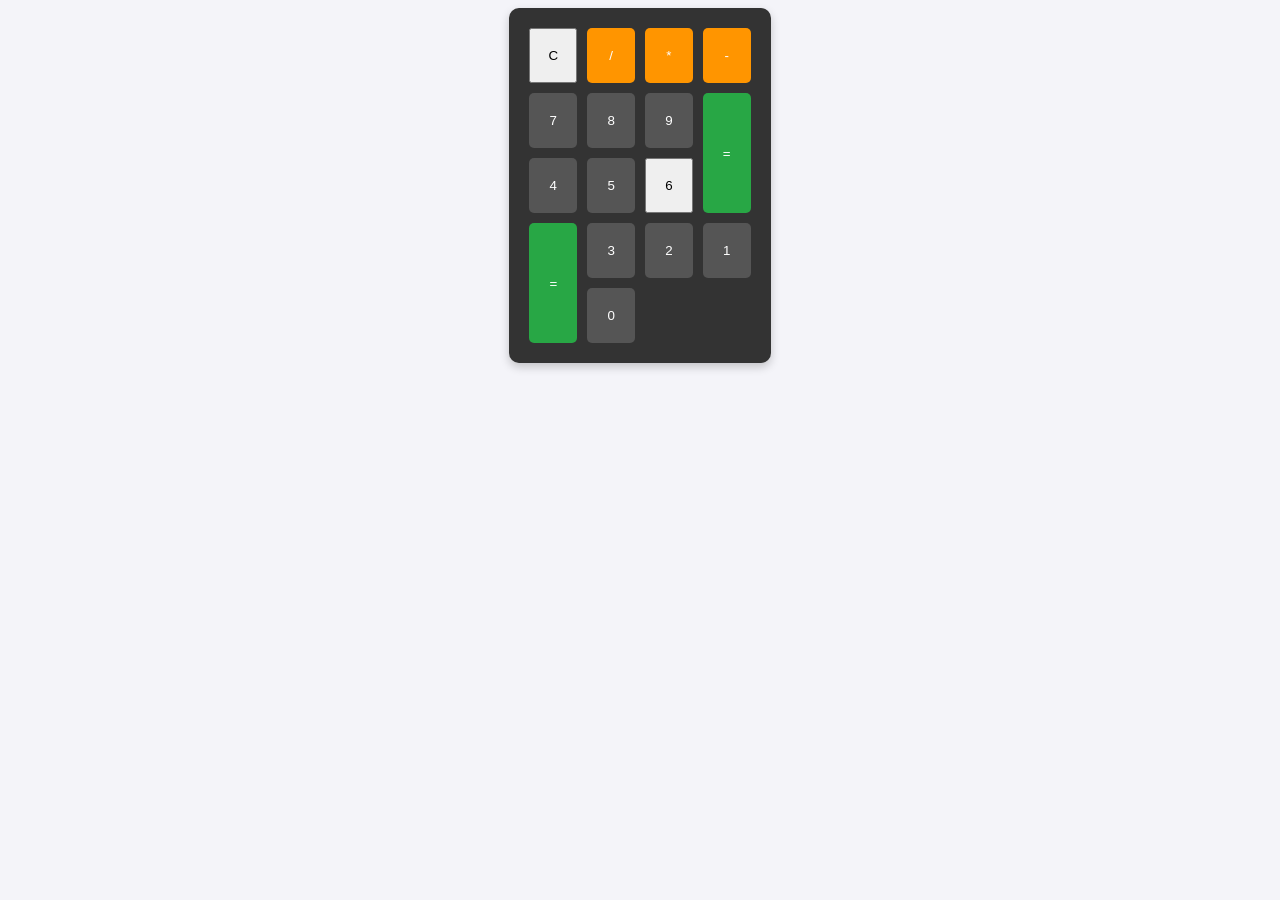
==== calculator/index.html @ d61908f9 "Saving my Cutie Calcee work till now on Github" ====
<!DOCTYPE html>
<html lang="en">
    <head>
        <meta charset=""UTF-8">
        <meta name=""viewport" content="width=device-width, initial-scale=1.0">
        <title>CutieCalce</title>
        <!-- THis links my css file-->
         <link rel="stylesheet" href="style.css">
    </head>
    <body>
        <div class="calculator">
            <div class="buttons">
                <!-- Row 1-->
                 <button class=""btn clear">C</button>
                 <button class="btn operator">/</button>
                 <button class="btn operator">*</button>
                 <button class="btn operator">-</button>

                 <!--Row 2-->
                 <button class="btn">7</button>
                 <button class="btn">8</button>
                 <button class="btn">9</button>
                 <button class="btn equals">=</button>

                 <!--Row 3-->
                 <button class="btn">4</button>
                 <button class="btn">5</button>
                 <button class=""btn>6</button>
                 <button class="btn equals">=</button>

                 <!--Row 4-->
                 <button class="btn">3</button>
                 <button class="btn">2</button>
                 <button class="btn">1</button>
                 <button class="btn">0</button>
            </div>
            </div>
    </body>
</html>
---- calculator/style.css ----
/* Put everything in the center of the screen */
body {
    display: flex;
    justify-content: center;
    align-items: center;
    height: 100 vh;
    background-color: #f4f4f9;
    font-family: Arial, sans-serif;
}

/* The calculator box */
.calculator {
    background-color: #333;
    padding: 20px;
    border-radius: 10px;
    box-shadow: 0px 4px 10px rgba(0, 0, 0, 0.2);
}

/* The display screen */
#display {
    width: 100%;
    height: 60px;
    font-size: 24px;
    text-align: right;
    margin-bottom: 15px;
    border: none;
    border-radius: 5px;
    padding: 5px;
    box-sizing: border-box;
    background-color: #222;
    color: #00ff00;
}

/* The grid for the buttons */
.buttons {
    display: grid;
    grid-template-columns: repeat(4, 1fr);
    gap: 10px;
}

/* Base style for All buttons */
.btn {
    padding: 20px;
    border: none;
    border-radius: 5px;
    cursor: pointer;
    background-color: #555;
    color: white;
}

/* Change color when hovering over a button */
.btn:hover {
    background-color: #777;
}

/* Special colors for operators and actions */
.operator{
    background-color: #ff9500;
}
.operator:hover {
    background-color:#ffaa33;
}
.equals {
    background-color: #28a745;
    grid-row: span 2;
}

.clear {
    background-color: #dc3545;
}
.clear:hover {
    background-color: #e85d6a;
}
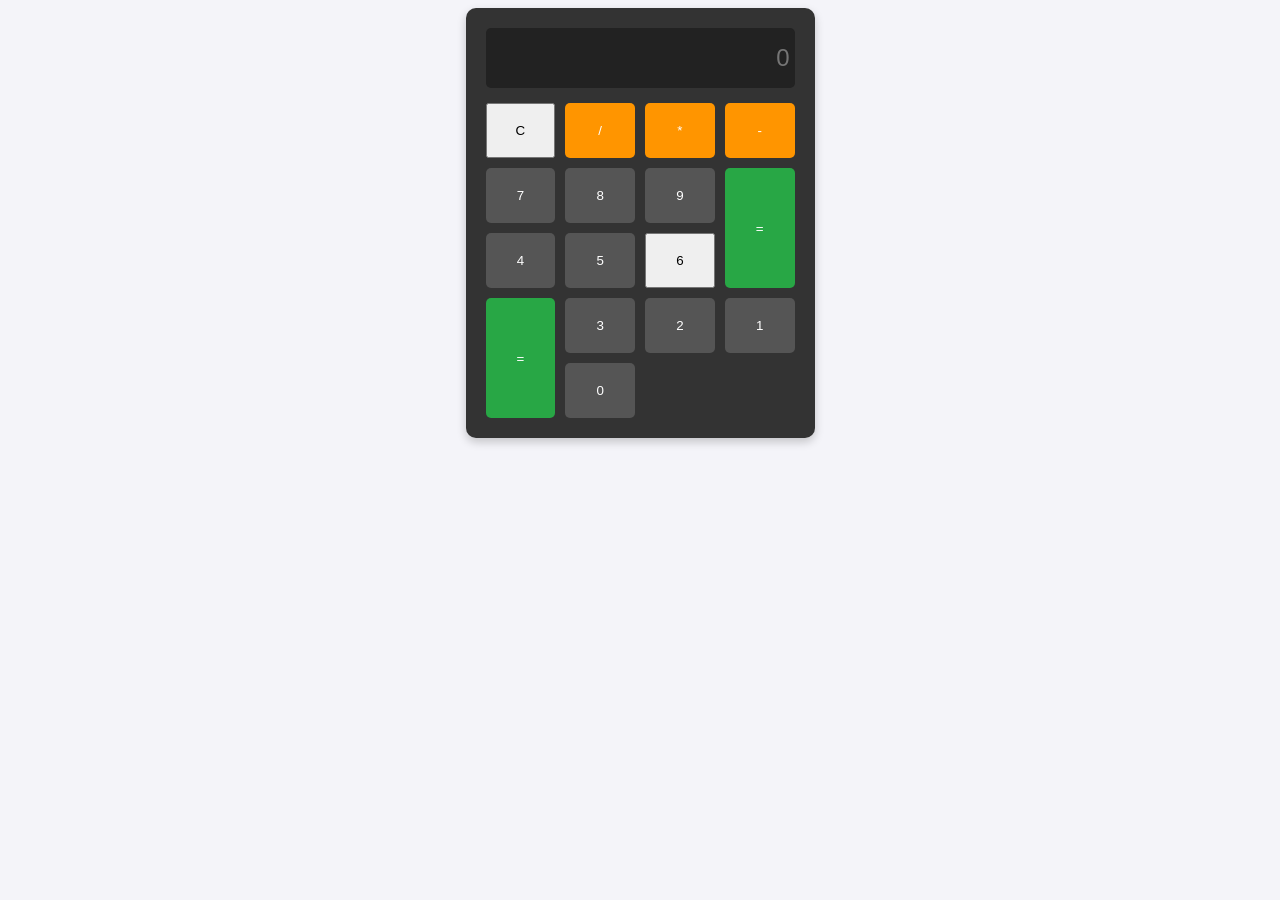
==== commit d8465c87: "add the display" ====
--- a/calculator/index.html
+++ b/calculator/index.html
@@ -9,6 +9,8 @@
     </head>
     <body>
         <div class="calculator">
+            <input type="text" id="display" disabled placeholder="0">
+
             <div class="buttons">
                 <!-- Row 1-->
                  <button class=""btn clear">C</button>
@@ -35,5 +37,6 @@
                  <button class="btn">0</button>
             </div>
             </div>
+            <script src="script.js"></script>
     </body>
 </html>
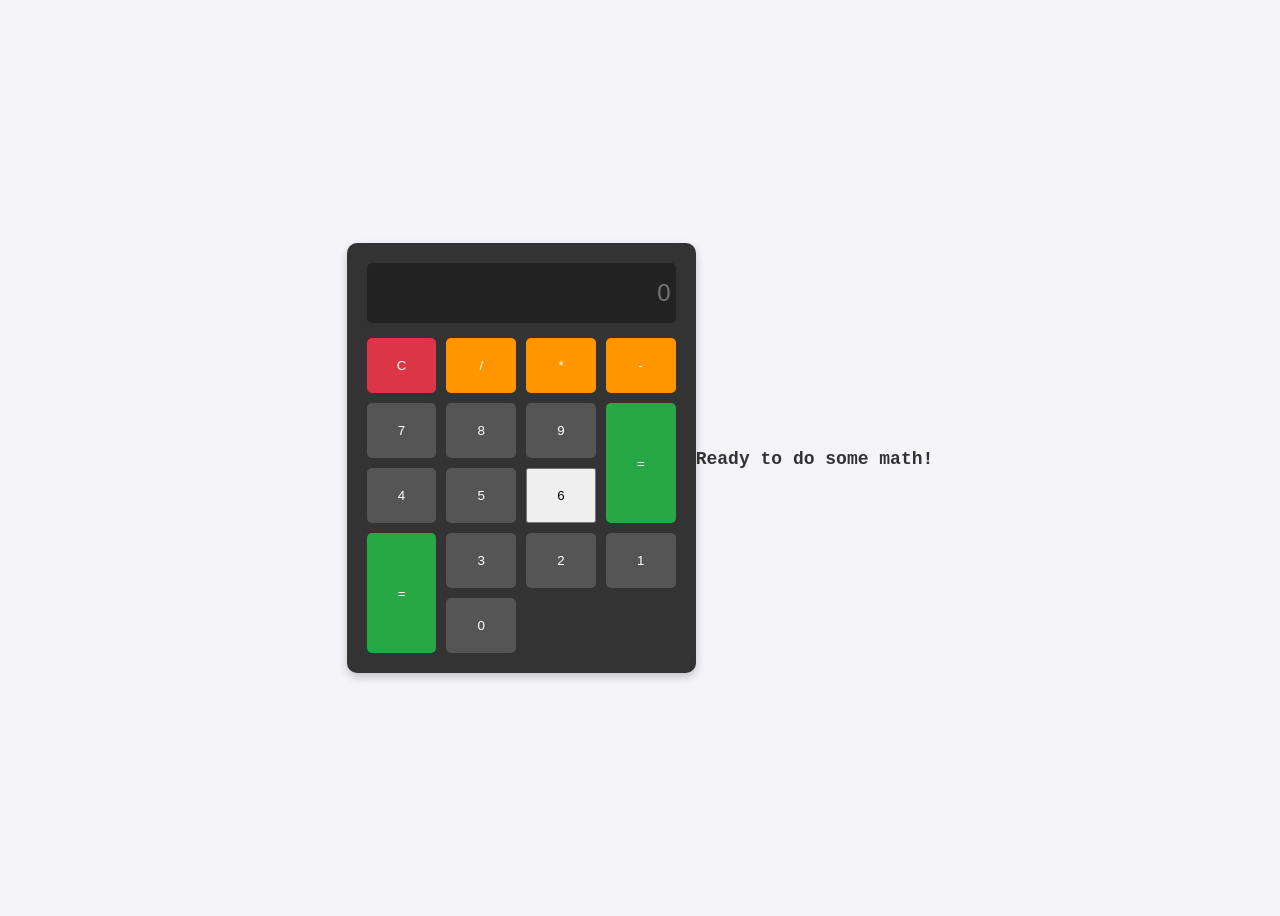
==== commit 97205287: "changing script file" ====
--- a/calculator/index.html
+++ b/calculator/index.html
@@ -1,8 +1,8 @@
 <!DOCTYPE html>
 <html lang="en">
     <head>
-        <meta charset=""UTF-8">
-        <meta name=""viewport" content="width=device-width, initial-scale=1.0">
+        <meta charset="UTF-8">
+        <meta name="viewport" content="width=device-width, initial-scale=1.0">
         <title>CutieCalce</title>
         <!-- THis links my css file-->
          <link rel="stylesheet" href="style.css">
@@ -13,7 +13,7 @@
 
             <div class="buttons">
                 <!-- Row 1-->
-                 <button class=""btn clear">C</button>
+                 <button class="btn clear">C</button>
                  <button class="btn operator">/</button>
                  <button class="btn operator">*</button>
                  <button class="btn operator">-</button>
@@ -37,6 +37,10 @@
                  <button class="btn">0</button>
             </div>
             </div>
+
+            <!--The calculator's "voice"-->
+            <p id="status-message" style="margin-top: 20px; font-family: 'Courier New', monoscope; font-size: 18px; color: #333; text-align:center; font-weight: bold;">Ready to do some math!</p>
+            
             <script src="script.js"></script>
     </body>
 </html>
--- a/calculator/style.css
+++ b/calculator/style.css
@@ -3,7 +3,7 @@
     display: flex;
     justify-content: center;
     align-items: center;
-    height: 100 vh;
+    height: 100vh;
     background-color: #f4f4f9;
     font-family: Arial, sans-serif;
 }
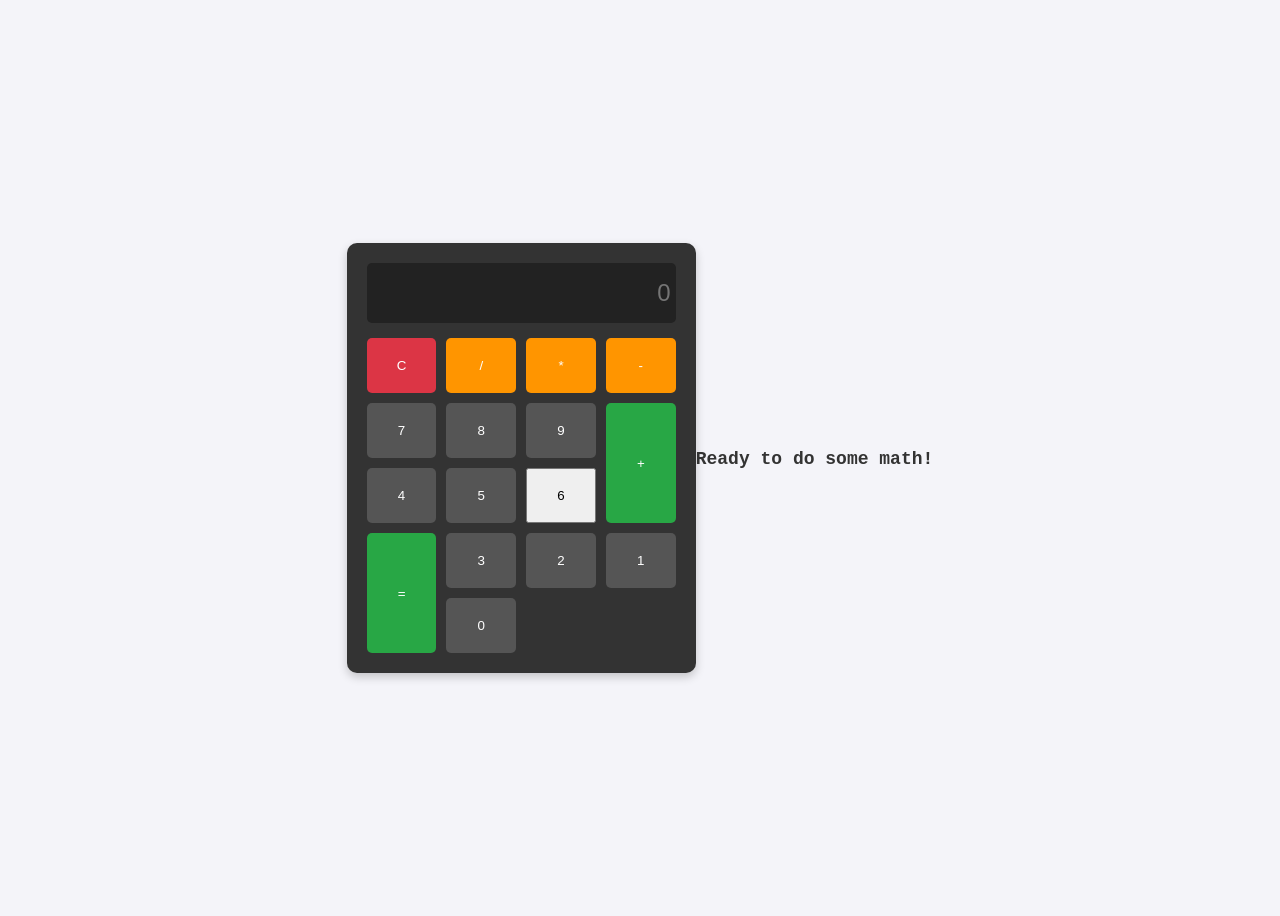
==== commit a8296cee: "added mathematical logic" ====
--- a/calculator/index.html
+++ b/calculator/index.html
@@ -22,7 +22,7 @@
                  <button class="btn">7</button>
                  <button class="btn">8</button>
                  <button class="btn">9</button>
-                 <button class="btn equals">=</button>
+                 <button class="btn equals">+</button>
 
                  <!--Row 3-->
                  <button class="btn">4</button>
@@ -40,7 +40,7 @@
 
             <!--The calculator's "voice"-->
             <p id="status-message" style="margin-top: 20px; font-family: 'Courier New', monoscope; font-size: 18px; color: #333; text-align:center; font-weight: bold;">Ready to do some math!</p>
-            
+
             <script src="script.js"></script>
     </body>
 </html>
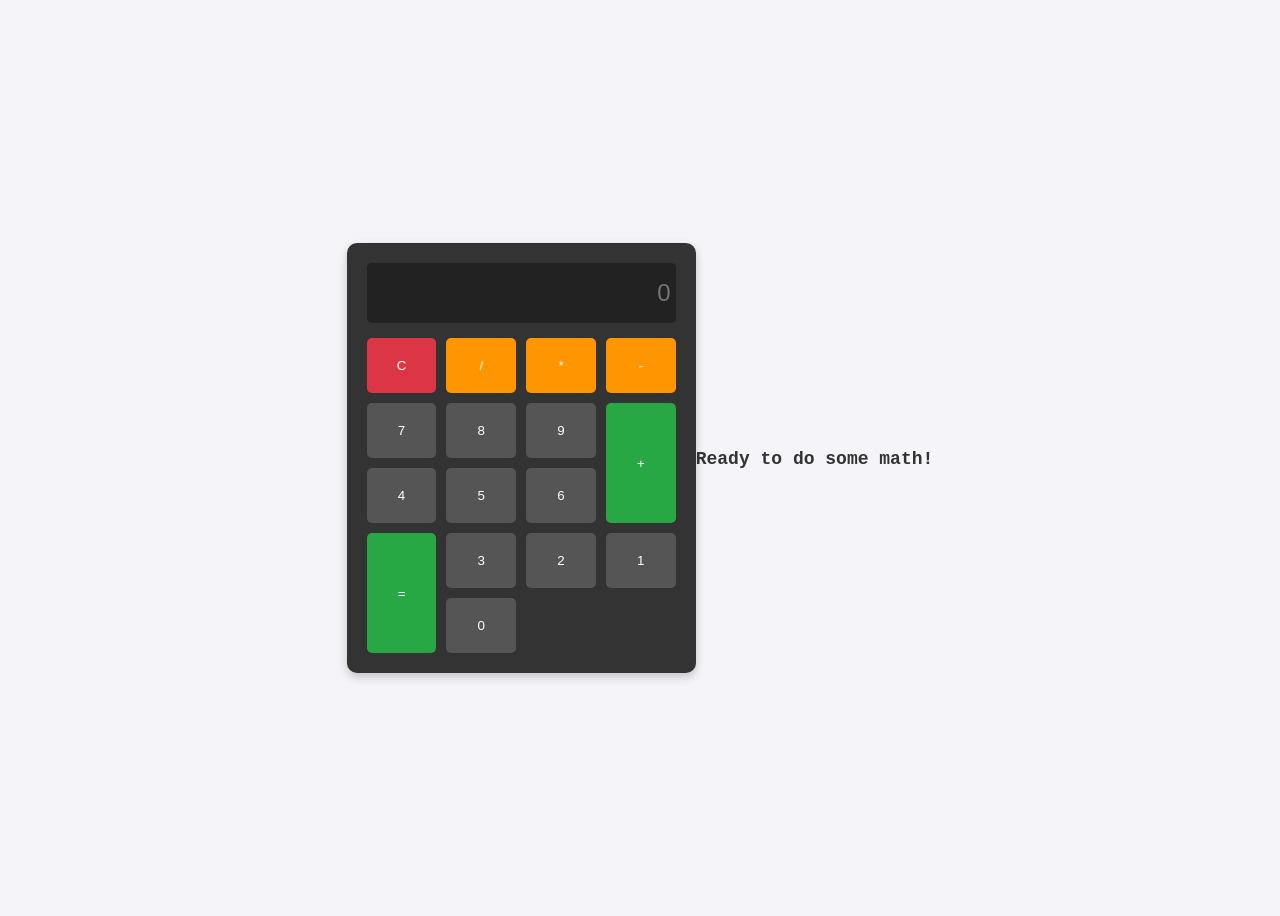
==== commit bdd290da: "some improvements" ====
--- a/calculator/index.html
+++ b/calculator/index.html
@@ -27,7 +27,7 @@
                  <!--Row 3-->
                  <button class="btn">4</button>
                  <button class="btn">5</button>
-                 <button class=""btn>6</button>
+                 <button class="btn">6</button>
                  <button class="btn equals">=</button>
 
                  <!--Row 4-->
